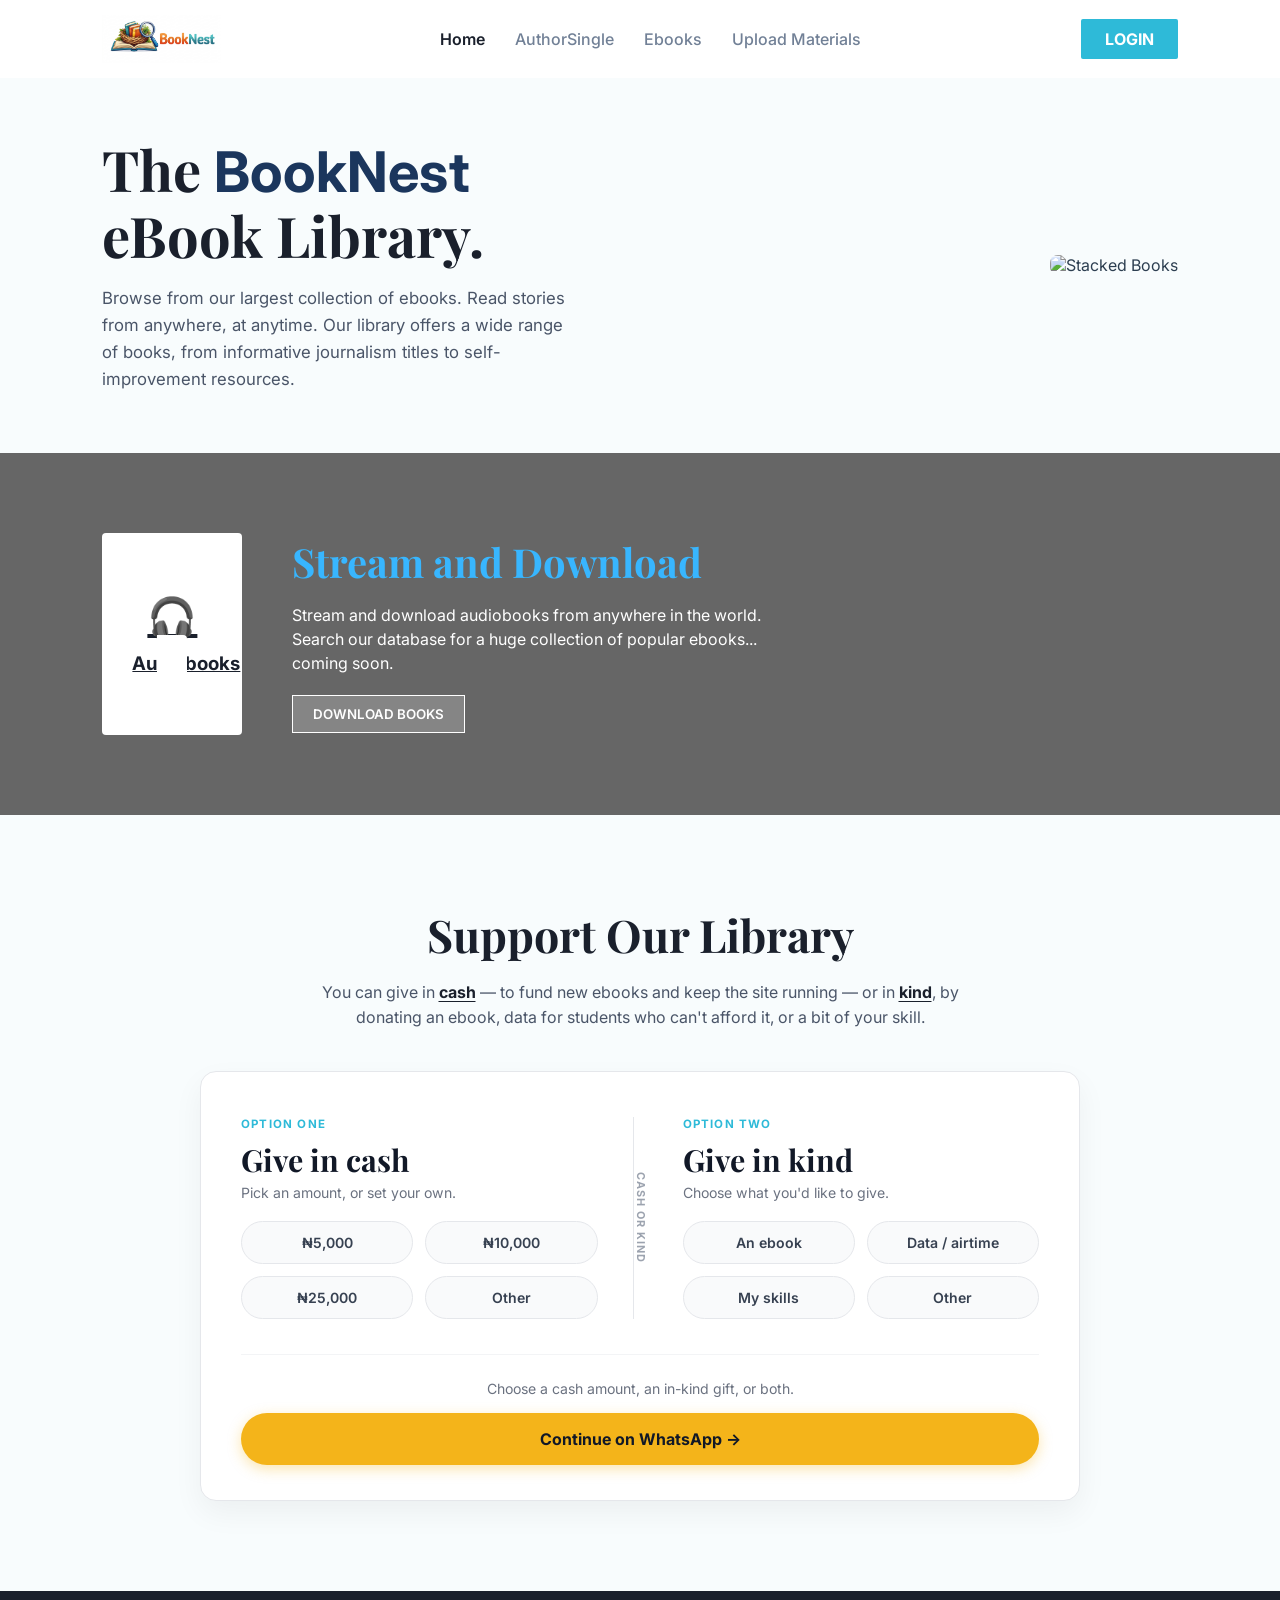
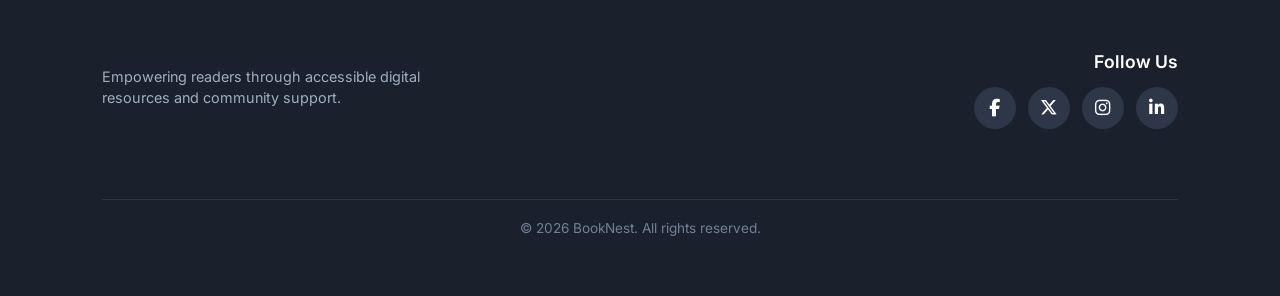
==== index.html @ c0476f6b "Update index.html" ====
<!DOCTYPE html>
<html lang="en">
<head>
  <meta charset="UTF-8">
  <meta name="viewport" content="width=device-width, initial-scale=1.0">
  <title>BookNest - eBook Library</title>
  <link rel="stylesheet" href="book.css">
  <!-- Clean font import -->
  <link href="https://fonts.googleapis.com/css2?family=Inter:wght@400;600;700&family=Playfair+Display:wght@700&display=swap" rel="stylesheet">
<!-- Font Awesome CDN for Social Media Icons -->
<link rel="stylesheet" href="https://cdnjs.cloudflare.com/ajax/libs/font-awesome/6.5.1/css/all.min.css" />

</head>
<body>

  <!-- Navigation Bar -->
  <header class="navbar">
    <div class="logo">
      <!-- Navbar Logo -->
<a href="#" class="logo-link">
  <img src="logo.jpeg.png" alt="BookNest Logo" class="site-logo">
</a>
    
    </div>
    <button class="nav-toggle" id="nav-toggle" aria-label="Open menu" aria-expanded="false">
      <i class="fa-solid fa-bars"></i>
    </button>
    <nav class="nav-links" id="nav-links">
      <a href="#" class="active">Home</a>
      <a href="#">AuthorSingle</a>
      <a href="#">Ebooks</a>
      <a href="#">Upload Materials</a>
    </nav>
    <a href="login.html" class="btn-login">LOGIN</a>
  </header>

  <!-- Hero Section -->
  <section class="hero">
    <div class="hero-content">
      <div class="hero-text">
        <h1>The <span>BookNest</span><br>eBook Library.</h1>
        <p>Browse from our largest collection of ebooks. Read stories from anywhere, at anytime. Our library offers a wide range of books, from informative journalism titles to self-improvement resources.</p>
      </div>
      <div class="hero-image">
        <img src="https://images.unsplash.com/photo-1544716278-ca5e3f4abd8c?w=600&auto=format&fit=crop" alt="Stacked Books">
      </div>
    </div>
  </section>

  <!-- Stream & Download Section -->
  <section class="media-section">
    <div class="media-container">
      <div class="media-cards">  
        <div class="card"><a href="AUDIO.HTML" class="card">
  <div class="card-icon">🎧</div>
  <h3>Audiobooks</h3>
</a>
        </div>
      </div>
      <div class="media-info">
        <h2>Stream and Download</h2>
        <p>Stream and download audiobooks from anywhere in the world. Search our database for a huge collection of popular ebooks... coming soon.</p>
        <button class="btn-download">DOWNLOAD BOOKS</button>
      </div>
    </div>
  </section>

  <!-- Support Section -->
  <section class="support-section">
    <h2>Support Our Library</h2>
    <p class="support-desc">You can give in <strong>cash</strong> — to fund new ebooks and keep the site running — or in <strong>kind</strong>, by donating an ebook, data for students who can't afford it, or a bit of your skill.</p>

    <div class="support-card">
      <div class="support-grid">
        <!-- Option One: Cash -->
        <div class="support-col">
          <span class="option-tag">OPTION ONE</span>
          <h3>Give in cash</h3>
          <p>Pick an amount, or set your own.</p>
          <div class="btn-grid">
            <button class="select-btn" data-value="₦5,000 Cash">₦5,000</button>
            <button class="select-btn" data-value="₦10,000 Cash">₦10,000</button>
            <button class="select-btn" data-value="₦25,000 Cash">₦25,000</button>
            <button class="select-btn" data-value="Custom Cash Amount">Other</button>
          </div>
        </div>

        <div class="divider"><span>CASH OR KIND</span></div>

        <!-- Option Two: Kind -->
        <div class="support-col">
          <span class="option-tag">OPTION TWO</span>
          <h3>Give in kind</h3>
          <p>Choose what you'd like to give.</p>
          <div class="btn-grid">
            <button class="select-btn" data-value="An ebook donation">An ebook</button>
            <button class="select-btn" data-value="Data / airtime donation">Data / airtime</button>
            <button class="select-btn" data-value="Skill volunteering">My skills</button>
            <button class="select-btn" data-value="Other In-Kind Gift">Other</button>
          </div>
        </div>
      </div>

      <div class="support-footer">
        <p>Choose a cash amount, an in-kind gift, or both.</p>
        <button id="whatsapp-btn" class="btn-whatsapp">Continue on WhatsApp →</button>
      </div>
    </div>
  </section>
  <!-- Footer Section -->
  <footer class="site-footer">
    <div class="footer-container">
      
      <!-- Brand Details -->
      <div class="footer-brand">
        <div class="logo">
          
        </div>
        <p>Empowering readers through accessible digital resources and community support.</p>
      </div>

      <!-- Social Media Links -->
      <div class="footer-socials">
  <h3>Follow Us</h3>
  <div class="social-icons">
    <a href="#" aria-label="Facebook"><i class="fa-brands fa-facebook-f"></i></a>
    <a href="#" aria-label="X (Twitter)"><i class="fa-brands fa-x-twitter"></i></a>
    <a href="#" aria-label="Instagram"><i class="fa-brands fa-instagram"></i></a>
    <a href="#" aria-label="LinkedIn"><i class="fa-brands fa-linkedin-in"></i></a>
  </div>
    </div>

    <!-- Copyright Bar -->
    <div class="footer-bottom">
      <p>&copy; 2026 BookNest. All rights reserved.</p>
    </div>
  </footer>

  <script src="book.js"></script>
</body>
</html>
---- book.css ----
/* ==========================================================================
   1. VARIABLES & GLOBAL RESET
   ========================================================================== */
/* --- START: Variables & Global Reset --- */
:root {
  --primary-cyan: #2EBAD8;
  --dark-cyan: #1B8AA3;
  --yellow-accent: #F4B41A;
  --text-dark: #2C3E50;
  --bg-light: #F8FCFD;
}

* {
  margin: 0;
  padding: 0;
  box-sizing: border-box;
  font-family: 'Inter', sans-serif;
}

body {
  background-color: #ffffff;
  color: var(--text-dark);
}
/* --- END: Variables & Global Reset --- */


/* ==========================================================================
   2. LOGO STYLING
   ========================================================================== */
/* --- START: Logo Styling --- */
.logo-link {
  display: inline-flex;
  align-items: center;
  text-decoration: none;
}

.site-logo {
  height: 48px;
  width: auto;
  display: block;
  object-fit: contain;
  transition: transform 0.2s ease;
}

.logo-link:hover .site-logo {
  transform: scale(1.03);
}
/* --- END: Logo Styling --- */


/* ==========================================================================
   3. NAVBAR SECTION
   ========================================================================== */
/* --- START: Navbar Section --- */
.navbar {
  display: flex;
  justify-content: space-between;
  align-items: center;
  padding: 15px 8%;
  background: #ffffff;
}

.logo {
  font-size: 1.5rem;
  font-weight: 700;
  display: flex;
  align-items: center;
  gap: 8px;
}

.logo .highlight {
  color: var(--primary-cyan);
}

.nav-links {
  display: flex;
  gap: 30px;
}

.nav-links a {
  text-decoration: none;
  color: #718096;
  font-weight: 500;
}

.nav-links a.active {
  color: #1A202C;
  font-weight: 600;
}

.nav-toggle {
  display: none;
  background: none;
  border: none;
  font-size: 1.4rem;
  color: #1A202C;
  cursor: pointer;
  padding: 8px;
}

.btn-login {
  background-color: var(--primary-cyan);
  color: white;
  padding: 10px 24px;
  text-decoration: none;
  font-weight: 700;
  border-radius: 2px;
}
/* --- END: Navbar Section --- */


/* ==========================================================================
   4. HERO SECTION
   ========================================================================== */
/* --- START: Hero Section --- */
.hero {
  padding: 60px 8%;
  background-color: var(--bg-light);
}

.hero-content {
  display: flex;
  align-items: center;
  justify-content: space-between;
  max-width: 1200px;
  margin: 0 auto;
}

.hero-text h1 {
  font-family: 'Playfair Display', serif;
  font-size: 3.5rem;
  line-height: 1.1;
  color: #1A202C;
  margin-bottom: 20px;
}

.hero-text h1 span {
  color: #1B365D;
}

.hero-text p {
  max-width: 480px;
  color: #4A5568;
  line-height: 1.6;
  font-size: 1.05rem;
}

.hero-image img {
  max-width: 380px;
  border-radius: 8px;
}
/* --- END: Hero Section --- */


/* ==========================================================================
   5. MEDIA SECTION
   ========================================================================== */
/* --- START: Media Section --- */
.media-section {
  background: linear-gradient(rgba(0,0,0,0.6), rgba(0,0,0,0.6)), url('https://images.unsplash.com/photo-1507842217343-583bb7270b66?w=1200&auto=format&fit=crop');
  background-size: cover;
  background-position: center;
  padding: 80px 8%;
  color: white;
}

.media-container {
  display: flex;
  align-items: center;
  gap: 50px;
  max-width: 1200px;
  margin: 0 auto;
}

.media-cards {
  display: flex;
  gap: 20px;
}

.card {
  background: white;
  color: #1A202C;
  padding: 40px 30px;
  text-align: center;
  border-radius: 4px;
  width: 140px;
}

.card-icon {
  font-size: 2.5rem;
  margin-bottom: 10px;
}

.media-info h2 {
  font-family: 'Playfair Display', serif;
  font-size: 2.5rem;
  color: #38B6FF;
  margin-bottom: 15px;
}

.media-info p {
  max-width: 500px;
  margin-bottom: 20px;
  line-height: 1.5;
}

.btn-download {
  background: rgba(255, 255, 255, 0.2);
  border: 1px solid white;
  color: white;
  padding: 10px 20px;
  cursor: pointer;
  font-weight: 600;
}
/* --- END: Media Section --- */


/* ==========================================================================
   6. SUPPORT SECTION (DONATIONS)
   ========================================================================== */
/* --- START: Support Section --- */
.support-section {
  background-color: var(--bg-light, #F8FCFD);
  padding: 90px 8%;
  color: var(--text-dark, #2C3E50);
  text-align: center;
}

.support-section h2 {
  font-family: 'Playfair Display', Georgia, serif;
  font-size: 2.8rem;
  font-weight: 700;
  color: #1A202C;
  margin-bottom: 16px;
}

.support-desc {
  max-width: 650px;
  margin: 0 auto 40px auto;
  line-height: 1.6;
  font-size: 1rem;
  color: #4A5568;
}

.support-desc strong {
  font-weight: 700;
  color: #1A202C;
  text-decoration: underline;
  text-underline-offset: 3px;
}

/* White Card Box */
.support-card {
  background: #ffffff;
  color: #1A202C;
  max-width: 880px;
  margin: 0 auto;
  border-radius: 16px;
  padding: 45px 40px 35px 40px;
  text-align: left;
  border: 1px solid #E5E7EB;
  box-shadow: 0 12px 30px rgba(0, 0, 0, 0.05);
}

.support-grid {
  display: grid;
  grid-template-columns: 1fr auto 1fr;
  gap: 35px;
  align-items: stretch;
}

.support-col {
  display: flex;
  flex-direction: column;
}

.option-tag {
  font-size: 0.72rem;
  font-weight: 700;
  color: var(--primary-cyan, #2EBAD8);
  letter-spacing: 1.2px;
  margin-bottom: 4px;
  display: block;
}

.support-col h3 {
  font-family: 'Playfair Display', Georgia, serif;
  font-size: 1.9rem;
  font-weight: 700;
  color: #111827;
  margin: 4px 0;
}

.support-col p {
  color: #6B7280;
  font-size: 0.88rem;
  margin-bottom: 20px;
}

/* Option Buttons */
.btn-grid {
  display: grid;
  grid-template-columns: 1fr 1fr;
  gap: 12px;
  margin-top: auto;
}

.select-btn {
  background: #F9FAFB;
  border: 1.5px solid #E5E7EB;
  color: #374151;
  padding: 12px 8px;
  border-radius: 30px;
  font-weight: 600;
  font-size: 0.88rem;
  cursor: pointer;
  transition: all 0.2s ease;
  text-align: center;
}

.select-btn:hover {
  border-color: var(--primary-cyan, #2EBAD8);
  background: #F0FBFD;
  color: var(--primary-cyan, #2EBAD8);
  transform: translateY(-1px);
}

/* Active Highlighted State */
.select-btn.active {
  background: var(--primary-cyan, #2EBAD8);
  color: #ffffff;
  border-color: var(--primary-cyan, #2EBAD8);
  box-shadow: 0 4px 12px rgba(46, 186, 216, 0.3);
}

/* Middle Divider */
.divider {
  border-left: 1px solid #E5E7EB;
  height: 100%;
  position: relative;
  display: flex;
  align-items: center;
  justify-content: center;
}

.divider span {
  writing-mode: vertical-rl;
  font-size: 0.68rem;
  font-weight: 700;
  color: #9CA3AF;
  letter-spacing: 1px;
  background: #ffffff;
  padding: 12px 0;
}

/* Card Bottom & CTA */
.support-footer {
  margin-top: 35px;
  padding-top: 25px;
  border-top: 1px solid #F3F4F6;
  text-align: center;
}

.support-footer p {
  color: #6B7280;
  font-size: 0.88rem;
  margin-bottom: 16px;
}

.btn-whatsapp {
  background-color: var(--yellow-accent, #F4B41A);
  color: #111827;
  border: none;
  width: 100%;
  padding: 16px;
  font-size: 1rem;
  font-weight: 700;
  border-radius: 30px;
  cursor: pointer;
  transition: all 0.25s ease;
  box-shadow: 0 4px 14px rgba(244, 180, 26, 0.35);
}

.btn-whatsapp:hover {
  background-color: #E0A316;
  transform: translateY(-2px);
  box-shadow: 0 6px 18px rgba(244, 180, 26, 0.45);
}

/* Support Section Mobile Responsive */
@media (max-width: 768px) {
  .support-card {
    padding: 30px 20px;
  }

  .support-grid {
    grid-template-columns: 1fr;
    gap: 25px;
  }

  .divider {
    border-left: none;
    border-top: 1px solid #E5E7EB;
    height: auto;
    width: 100%;
    margin: 10px 0;
  }

  .divider span {
    writing-mode: horizontal-tb;
    padding: 0 12px;
  }
}
/* --- END: Support Section --- */


/* ==========================================================================
   7. SITE FOOTER SECTION
   ========================================================================== */
/* --- START: Site Footer Section --- */
.site-footer {
  background-color: #1A202C;
  color: #A0AEC0;
  padding: 60px 8% 20px 8%;
}

.footer-container {
  display: flex;
  justify-content: space-between;
  align-items: flex-start;
  max-width: 1200px;
  margin: 0 auto 40px auto;
  flex-wrap: wrap;
  gap: 30px;
}

.footer-brand .logo-text {
  color: #ffffff;
}

.footer-brand p {
  margin-top: 15px;
  max-width: 320px;
  font-size: 0.9rem;
  line-height: 1.5;
  color: #A0AEC0;
}

/* Align Social Column to Far Right */
.footer-socials {
  margin-left: auto;   /* Forces the column to the far right */
  text-align: right;   /* Aligns the "Follow Us" title to the right */
}

.footer-socials h3 {
  color: #ffffff;
  font-size: 1.1rem;
  margin-bottom: 15px;
  font-weight: 600;
}

/* Align Icon Buttons to Far Right */
.social-icons {
  display: flex;
  gap: 12px;
  justify-content: flex-end; /* Aligns the icon bubbles to the right */
}

.social-icons a {
  width: 42px;
  height: 42px;
  border-radius: 50%;
  background-color: #2D3748;
  color: #ffffff;
  display: flex;
  align-items: center;
  justify-content: center;
  text-decoration: none;
  font-size: 1.1rem;
  transition: all 0.3s ease;
}

/* Hover effects with cyan accent */
.social-icons a:hover {
  background-color: var(--primary-cyan);
  color: #ffffff;
  transform: translateY(-3px);
}

.footer-bottom {
  text-align: center;
  padding-top: 20px;
  border-top: 1px solid #2D3748;
  font-size: 0.85rem;
  color: #718096;
}

/* Mobile Responsiveness */
@media (max-width: 600px) {
  .footer-container {
    flex-direction: column;
  }
  
  .footer-socials {
    margin-left: 0;
    text-align: left;
  }

  .social-icons {
    justify-content: flex-start;
  }
}
.footer-bottom {
  text-align: center;
  width: 100%;
  margin-top: 40px;
  padding-top: 20px;
  border-top: 1px solid #2D3748;
  font-size: 0.85rem;
  color: #718096;
}

.footer-bottom p {
  margin: 0;
  display: block;
  text-align: center;
}
/* --- END: Site Footer Section --- */


/* ==========================================================================
   8. RESPONSIVE / MOBILE FIXES
   ========================================================================== */
/* --- START: Responsive Fixes --- */
@media (max-width: 900px) {
  .hero-content {
    flex-direction: column;
    text-align: center;
    gap: 30px;
  }

  .hero-text p {
    max-width: 100%;
    margin: 0 auto;
  }

  .hero-image img {
    max-width: 280px;
  }

  .media-container {
    flex-direction: column;
    text-align: center;
  }

  .media-cards {
    justify-content: center;
  }

  .media-info p {
    max-width: 100%;
  }
}

@media (max-width: 700px) {
  .navbar {
    position: relative;
    display: flex;
    justify-content: space-between;
    align-items: center;
    padding: 15px 0 15px 6%;
    min-height: 60px;
  }

  .navbar .logo {
    flex-shrink: 0;
  }

  .navbar .btn-login {
    order: 2;
    padding: 8px 16px;
    font-size: 0.85rem;
  }

  .nav-toggle {
    display: flex;
    align-items: center;
    order: 3;
    flex-shrink: 0;
    padding: 8px 6% 8px 12px;
  }

  .nav-links {
    display: none;
    position: absolute;
    top: 100%;
    right: 6%;
    flex-direction: column;
    gap: 0;
    background: #ffffff;
    border: 1px solid #E5E7EB;
    border-radius: 8px;
    box-shadow: 0 8px 20px rgba(0, 0, 0, 0.08);
    min-width: 180px;
    overflow: hidden;
    z-index: 10;
  }

  .nav-links.open {
    display: flex;
  }

  .nav-links a {
    padding: 14px 20px;
    border-bottom: 1px solid #F3F4F6;
  }

  .nav-links a:last-child {
    border-bottom: none;
  }

  .hero-text h1 {
    font-size: 2.2rem;
  }

  .support-section h2 {
    font-size: 2rem;
  }

  .support-desc {
    padding: 0 10px;
  }
}

@media (max-width: 480px) {
  .hero {
    padding: 40px 6%;
  }

  .media-cards {
    flex-direction: column;
  }

  .card {
    width: 100%;
  }

  .btn-grid {
    grid-template-columns: 1fr;
  }
}
/* --- END: Responsive Fixes --- */
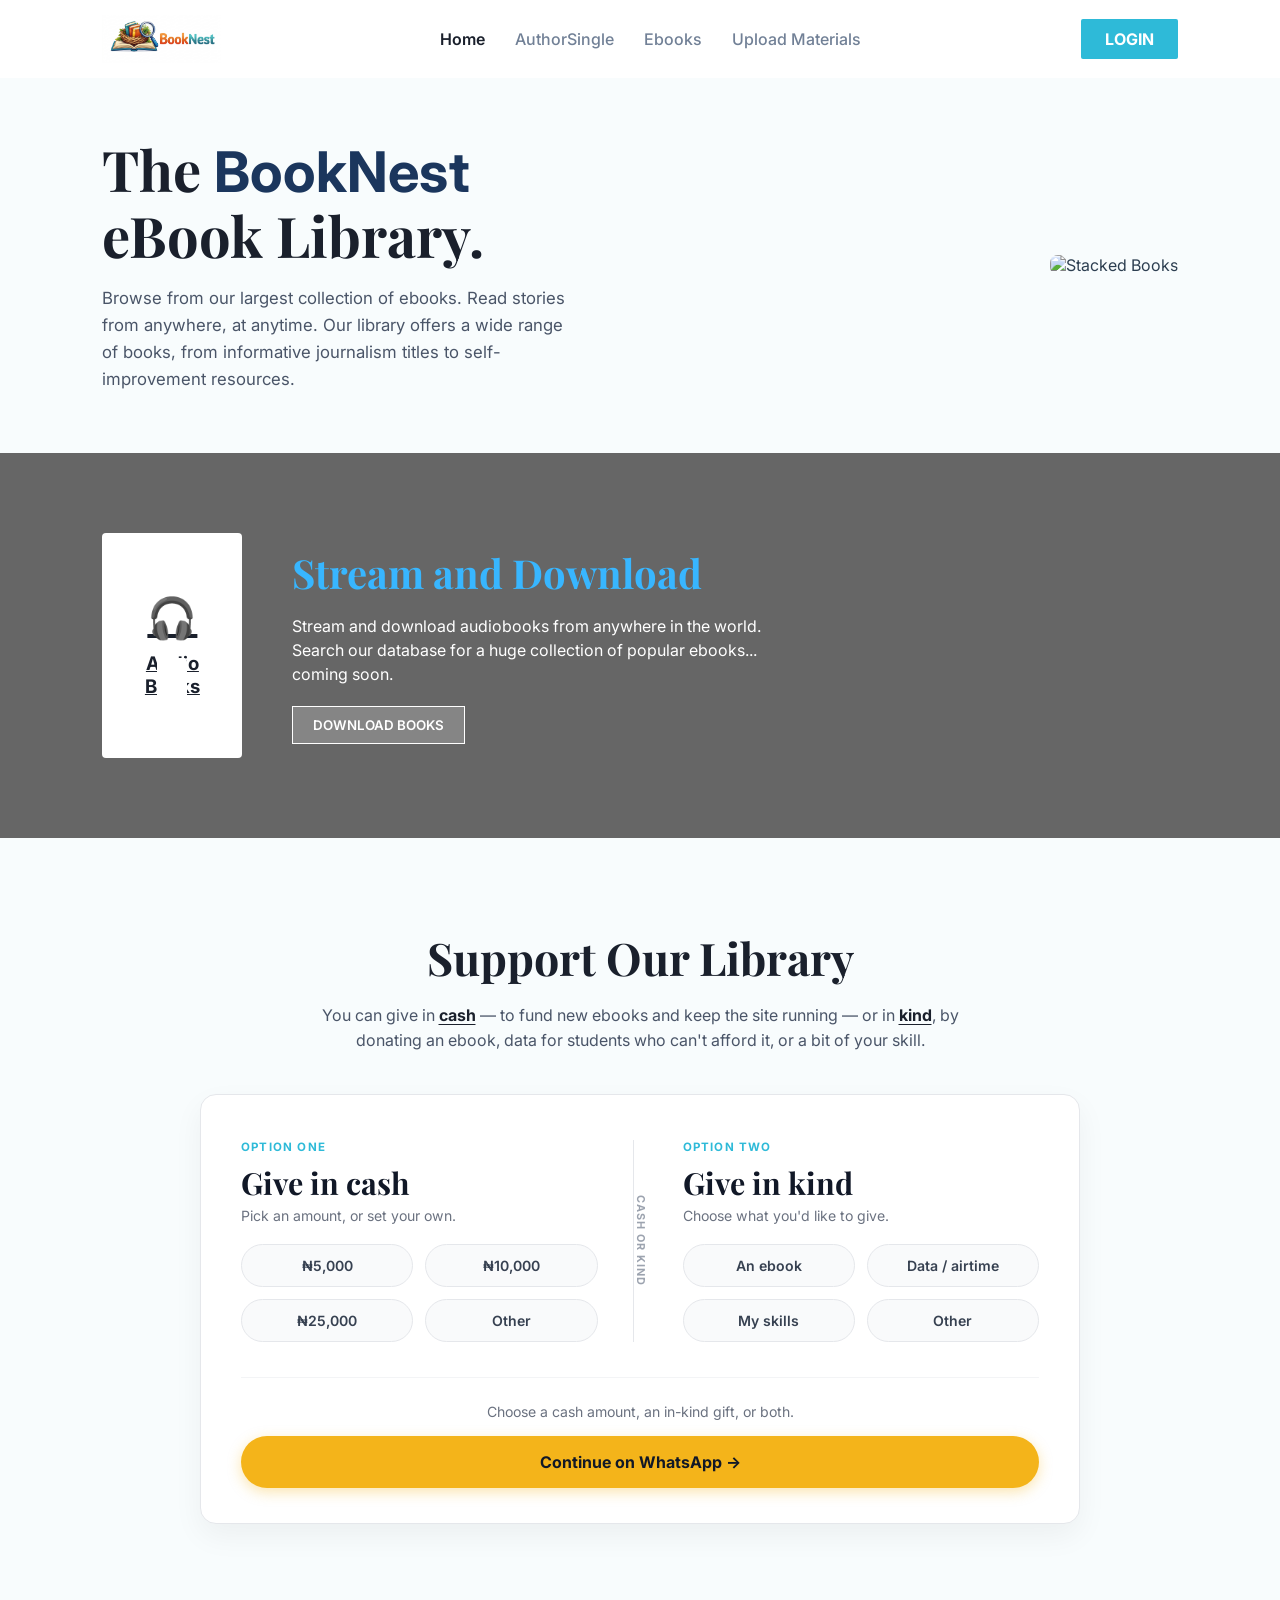
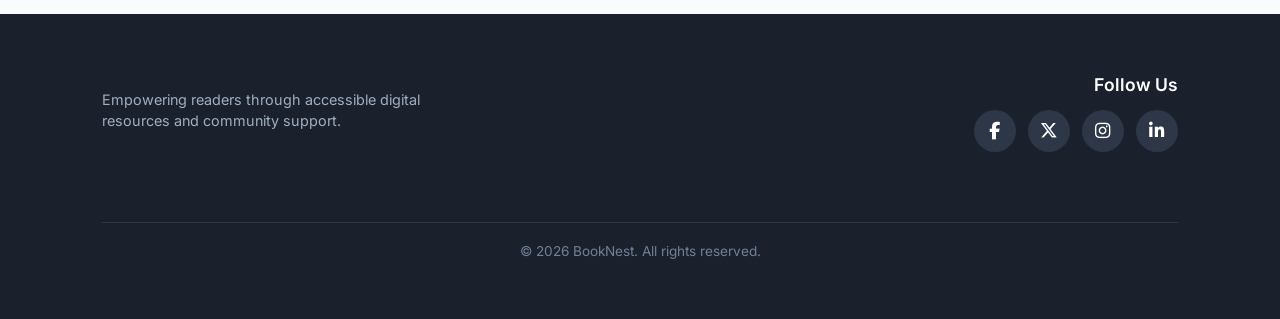
==== commit f6e3e521: "Update index.html" ====
--- a/index.html
+++ b/index.html
@@ -53,7 +53,7 @@
       <div class="media-cards">  
         <div class="card"><a href="AUDIO.HTML" class="card">
   <div class="card-icon">🎧</div>
-  <h3>Audiobooks</h3>
+  <h3>Audio Books</h3>
 </a>
         </div>
       </div>
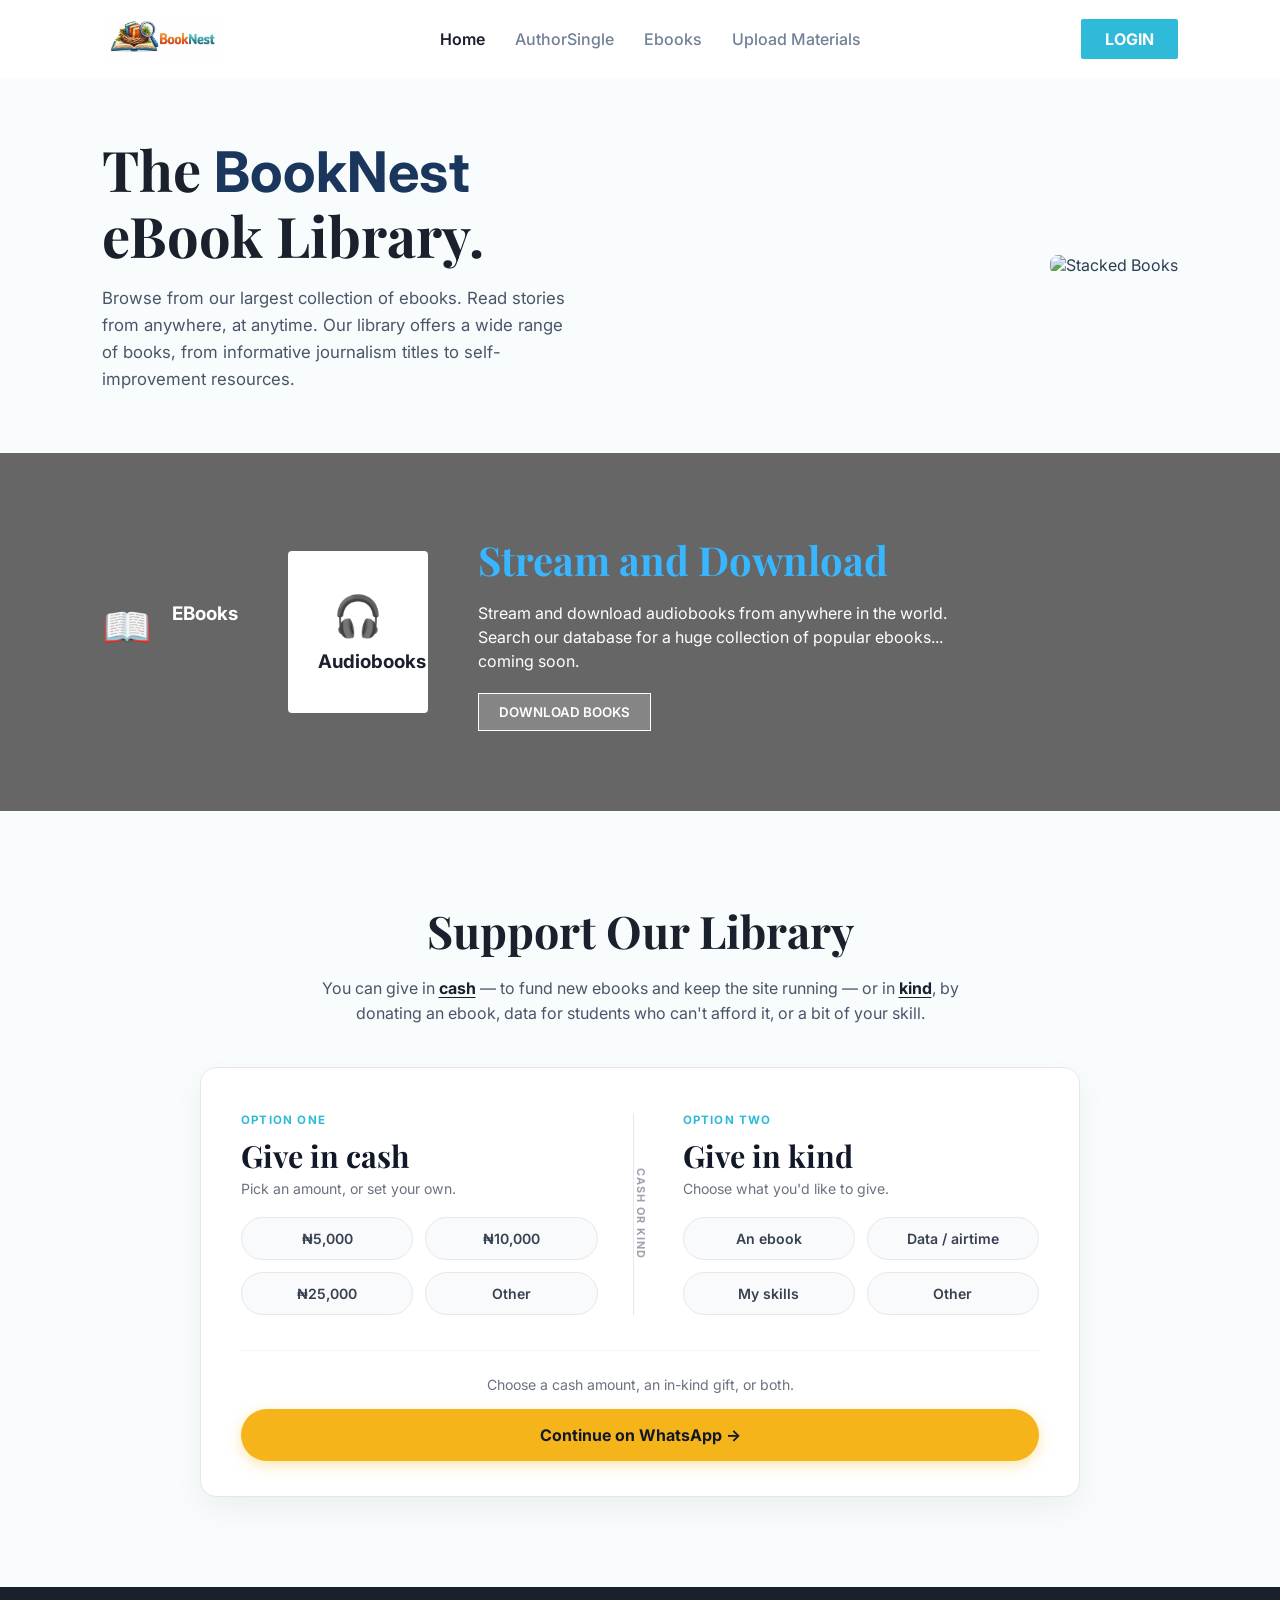
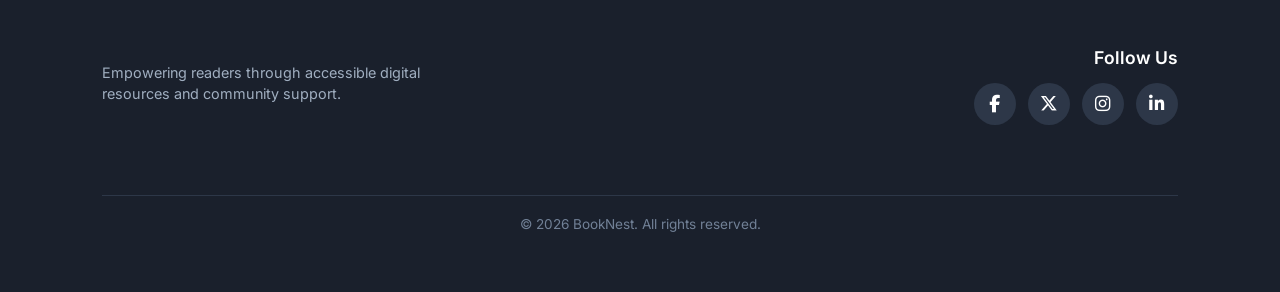
==== commit 1c01baa9: "Update index.html" ====
--- a/index.html
+++ b/index.html
@@ -1,3 +1,4 @@
+
 <!DOCTYPE html>
 <html lang="en">
 <head>
@@ -50,13 +51,14 @@
   <!-- Stream & Download Section -->
   <section class="media-section">
     <div class="media-container">
-      <div class="media-cards">  
-        <div class="card"><a href="AUDIO.HTML" class="card">
-  <div class="card-icon">🎧</div>
-  <h3>Audio Books</h3>
-</a>
+      <div class="media-cards"> 
+        <div class="card-icon">📖</div>
+          <h3>EBooks</h3>
         </div>
-      </div>
+        <div class="card">
+          <div class="card-icon">🎧</div>
+          <h3>Audiobooks</h3>
+        </div>
       <div class="media-info">
         <h2>Stream and Download</h2>
         <p>Stream and download audiobooks from anywhere in the world. Search our database for a huge collection of popular ebooks... coming soon.</p>
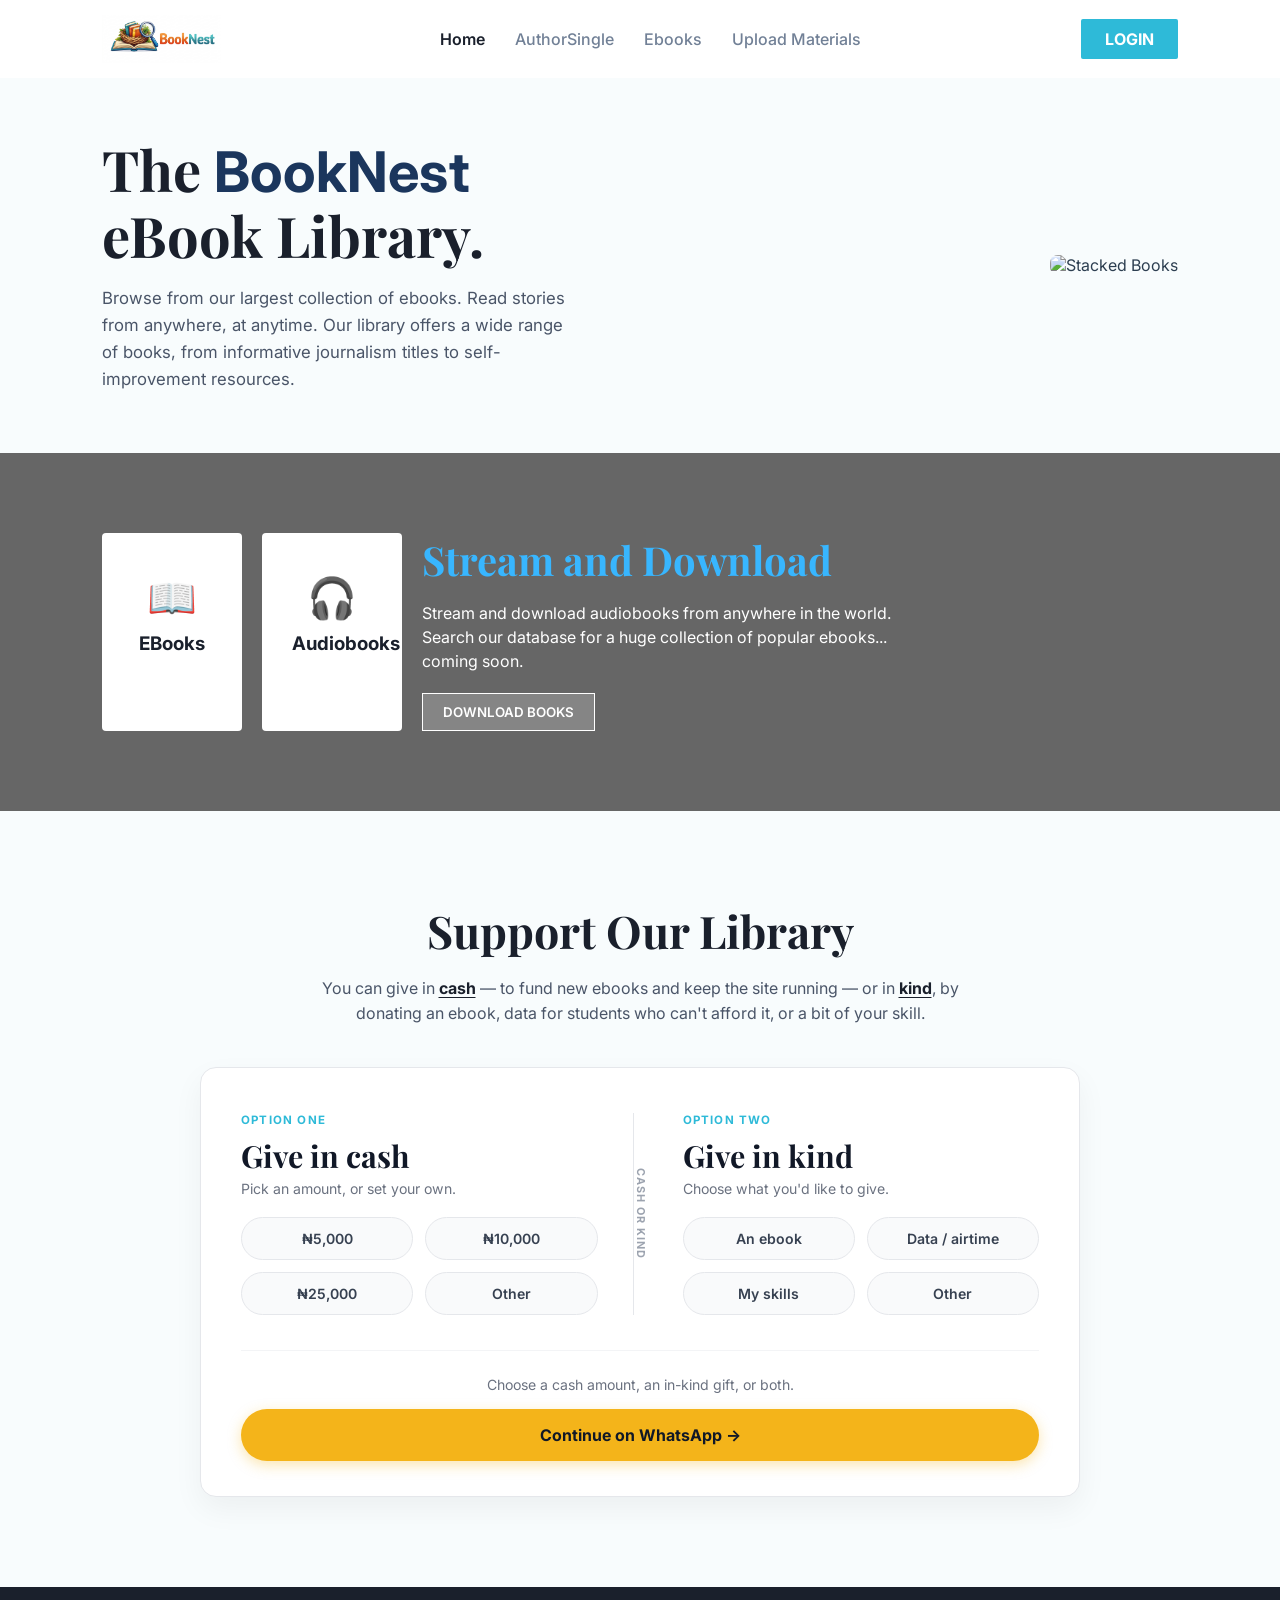
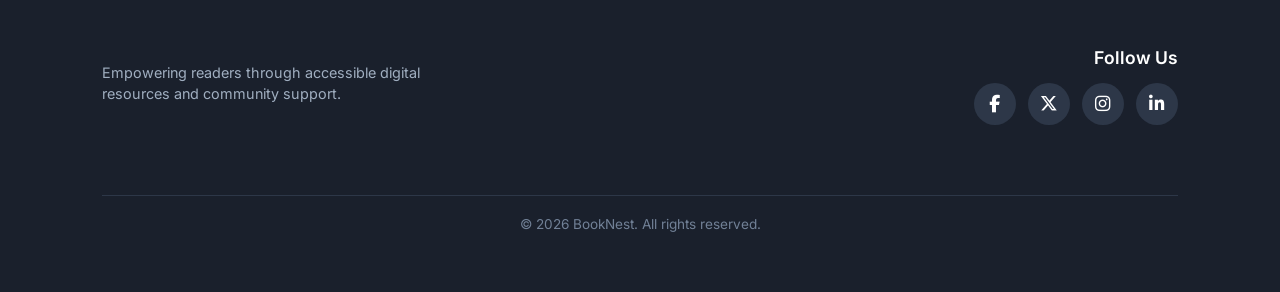
==== commit 4318ed8b: "Update index.html" ====
--- a/index.html
+++ b/index.html
@@ -47,11 +47,11 @@
       </div>
     </div>
   </section>
-
-  <!-- Stream & Download Section -->
+<!-- Stream & Download Section -->
   <section class="media-section">
     <div class="media-container">
       <div class="media-cards"> 
+        <div class="card">
         <div class="card-icon">📖</div>
           <h3>EBooks</h3>
         </div>
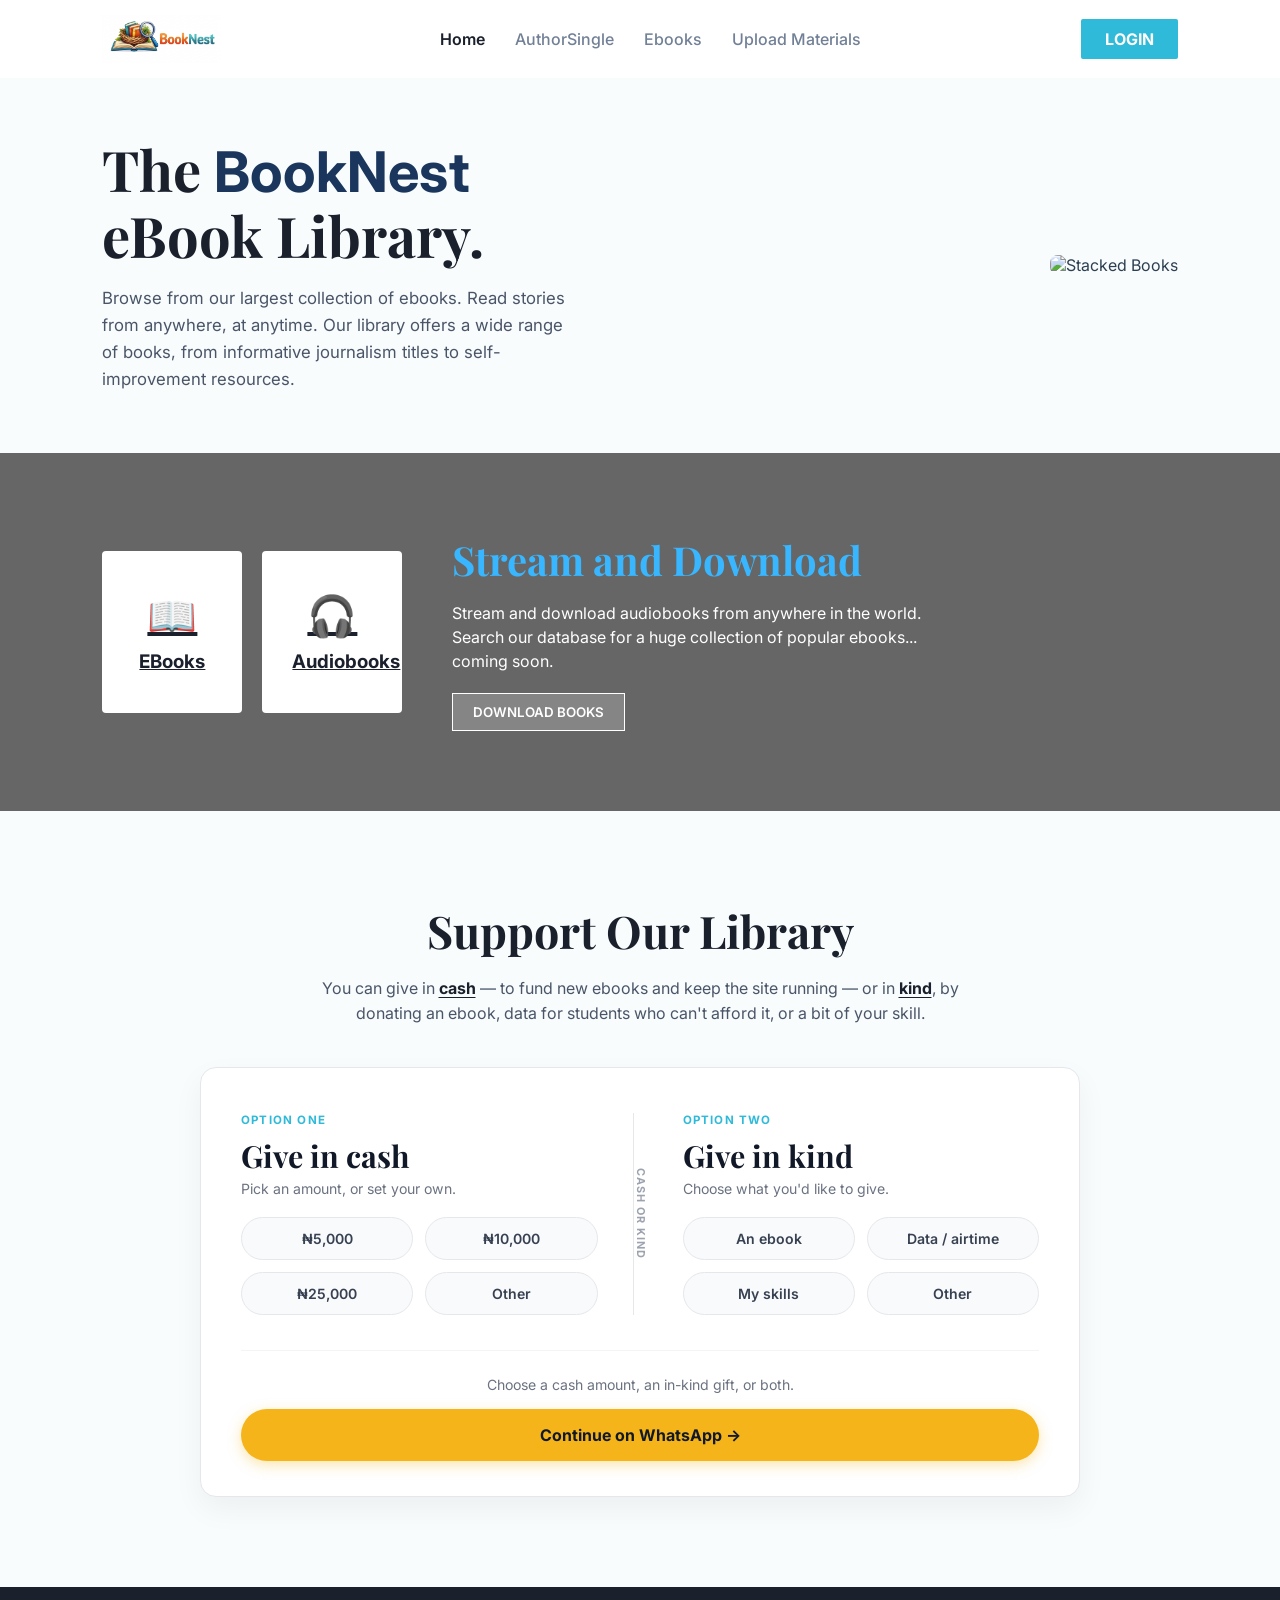
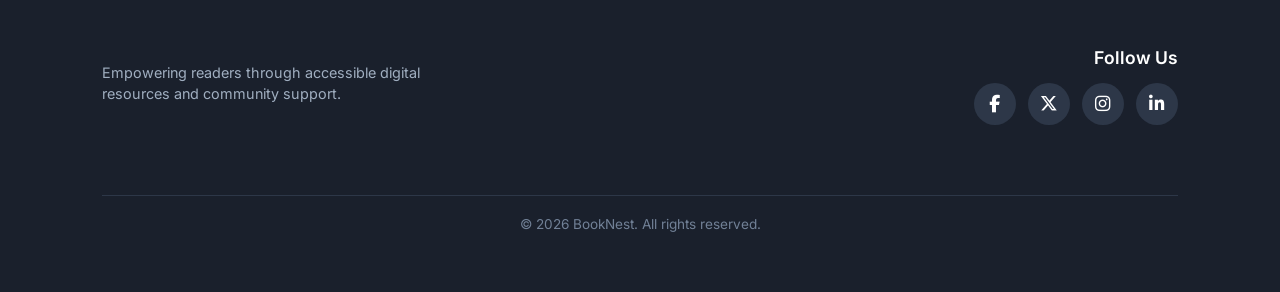
==== commit 5bed1d30: "Update index.html" ====
--- a/index.html
+++ b/index.html
@@ -48,24 +48,25 @@
     </div>
   </section>
 <!-- Stream & Download Section -->
-  <section class="media-section">
-    <div class="media-container">
-      <div class="media-cards"> 
-        <div class="card">
+<section class="media-section">
+  <div class="media-container">
+    <div class="media-cards">
+      <a href="EBOOKS.HTML" class="card">
         <div class="card-icon">📖</div>
-          <h3>EBooks</h3>
-        </div>
-        <div class="card">
-          <div class="card-icon">🎧</div>
-          <h3>Audiobooks</h3>
-        </div>
-      <div class="media-info">
-        <h2>Stream and Download</h2>
-        <p>Stream and download audiobooks from anywhere in the world. Search our database for a huge collection of popular ebooks... coming soon.</p>
-        <button class="btn-download">DOWNLOAD BOOKS</button>
-      </div>
+        <h3>EBooks</h3>
+      </a>
+      <a href="AUDIO.HTML" class="card">
+        <div class="card-icon">🎧</div>
+        <h3>Audiobooks</h3>
+      </a>
     </div>
-  </section>
+    <div class="media-info">
+      <h2>Stream and Download</h2>
+      <p>Stream and download audiobooks from anywhere in the world. Search our database for a huge collection of popular ebooks... coming soon.</p>
+      <button class="btn-download">DOWNLOAD BOOKS</button>
+    </div>
+  </div>
+</section>
 
   <!-- Support Section -->
   <section class="support-section">
